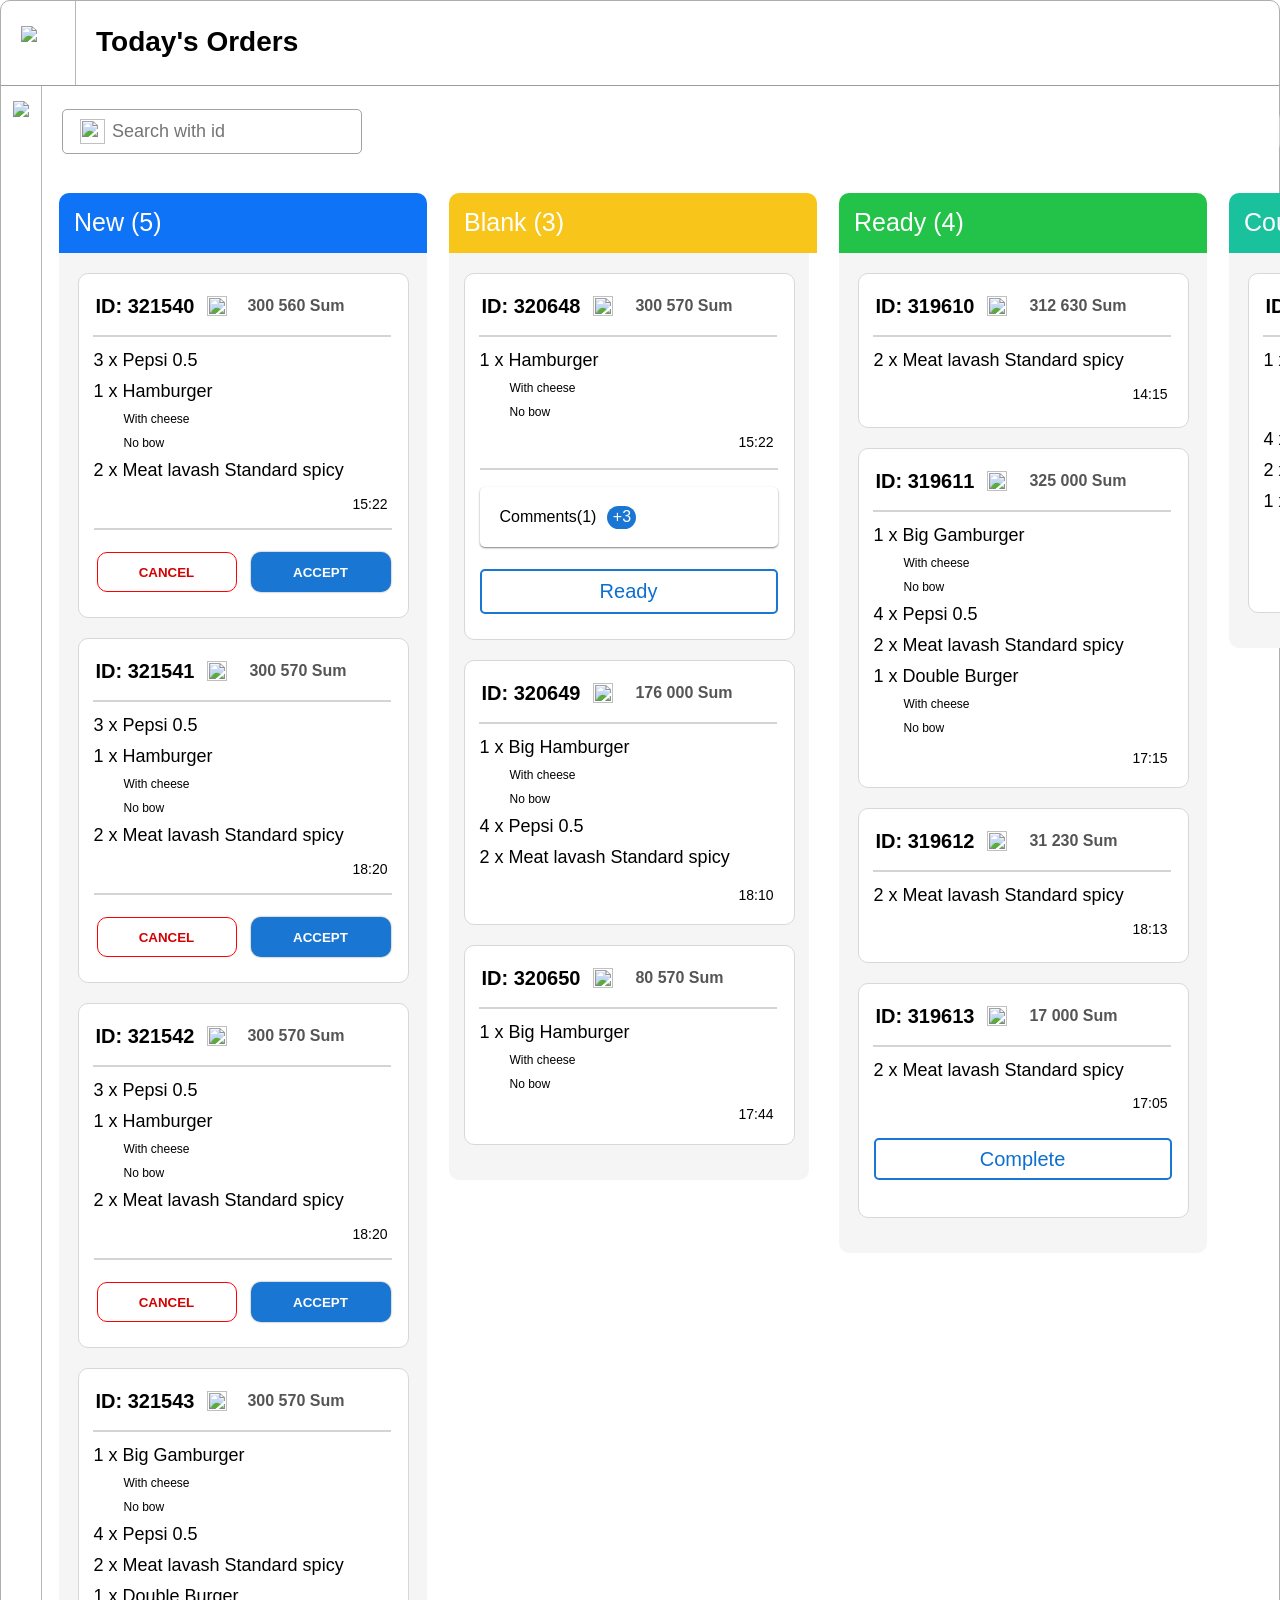
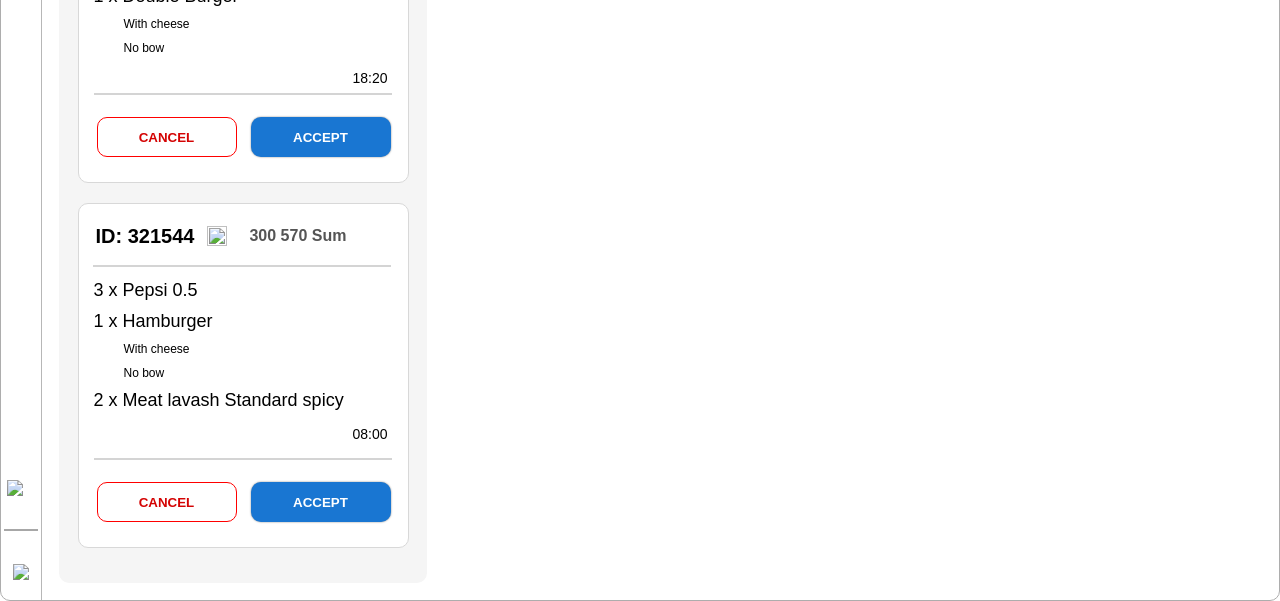
==== index.html @ af1a29da "Finishing the project" ====
<!DOCTYPE html>

<html lang="en">
  <head>
    <title>Nefily App</title>
    <link rel="stylesheet" href="main.css">
  </head>

  <body>
    <div class="main-container">
      <div class="top-container">
        <div class="top-left-div">
          <img src="/nefilyApp/images/logoOfProject.png" class="logo-image">
        </div>
        <div class="top-right-div">
          <p class="top-right-div-para">Today's Orders</p>
        </div>
      </div>
     
      <div class="bottom-container">
        <div class="bottom-left-div">
          <img src="/nefilyApp/images/main_menuOfProject.png" class="mainMenu-image">

          <div class="contaierOfAvatarAndSettings">
            <img src="/nefilyApp/images/settingsOfProject.jpg"  style="width: 29px; height: 29x;">
            <hr style="width: 34px; border: 1px solid rgb(167, 167, 167);">
            <img src="/nefilyApp/images/avatarOfProject.png">
          </div>
        </div>

        <div class="bottom-right-div">
          <div class="bottom-right-upper-div">
            <div class="bottom-right-top-searching-div">
              <img src="/nefilyApp/images/searchingIcon.png" style="width: 25px; height: 25px; margin-left: 17px;">
              <input placeholder="Search with id" class="input-element">
            </div>

            <div class="bottom-right-top-right-div">
              <div class="total-orders-div">
                <img src="/nefilyApp/images/checkmark1.webp" style="width: 35px; height: 35px; margin-left: 15px;">
                <p style="display: inline-block; font-size: 20px; margin-left: 2px;">All: 
                  <select style="font-size: 19px; border: none;">
                    <option selected value="63" style="border: none;">63</option>
                    <option value="1">1</option>
                  </select>
                </p>
              </div>
              <div class="time-div" >
                <img src="/nefilyApp/images/clock-timer-icon.png" style="width: 26px; height: 26px; margin-left: 15px;">
                <p style="font-size: 21px; margin-left: 15px;">45:08</p>
              </div>
            </div>
          </div>   
          

          <div class="bottom-right-lower-div">
            <div class="products-container-1">
              <div class="products-container-1-head">
                <p style="font-size: 25px; margin: 15px; color: white; font-family: Arial;">New (5)</p>
              </div>
              <div class="products-container-1-body">
                <div class="product-info-dev-1">
                  <div class="product-info-dev-1-style-top">
                    <p style=" font-size: 20px; font-family: Arial; margin-left: 3px; display: inline-block;">ID: 321540
                    </p>
                    <img src="/nefilyApp/images/info-icon.png" style="width: 20px; height: 20px; margin-left: 13px;">
                    <p style="font-family: Arial; color: rgb(85, 85, 85); margin-left: 20px;">300 560 Sum</p>
                    <img src="/nefilyApp/images/payme-icon.png" style="width: 17px; height: 17px; margin-left: 7px;">
                    <img src="/nefilyApp/images/home-icon.png" style="width: 15px; height: 15px; margin-left: 7px;">
                  </div>

                  <div class="product-info-dev-1-style-bottom">
                    <p style="font-size: 18px; margin-top: 10px; font-family: Arial;">3 x Pepsi 0.5</p>
                    <p style="font-size: 18px; margin-top: 10px; font-family: Arial;">1 x Hamburger</p>
                    <p style="font-size: 12px; margin-top: 10px; font-family: Arial; margin-left: 30px;">With cheese</p>
                    <p style="font-size: 12px; margin-top: 10px; font-family: Arial; margin-left: 30px;">No bow</p>
                    <p style="font-size: 18px; margin-top: 10px; font-family: Arial;">2 x Meat lavash Standard spicy</p>
                    <div style="width: 70px; height: 30px; display: flex; align-items: center; margin-top: 8px; margin-left: 235px;">
                      <img src="/nefilyApp/images/clock-timer-icon.png" style="width: 15px; height: 15px;">
                      <p style="display: inline-block; margin-left: 9px; font-family: Arial; font-size: 14px;">15:22</p>
                    </div>
                  </div>
                  
                  <button class="cancel-button"> 
                    CANCEL
                  </button>
                  <button class="accept-button">ACCEPT</button>
                </div>

                <div class="product-info-dev-1">
                  <div class="product-info-dev-1-style-top">
                    <p style=" font-size: 20px; font-family: Arial; margin-left: 3px; display: inline-block;">ID: 321541
                    </p>
                    <img src="/nefilyApp/images/info-icon.png" style="width: 20px; height: 20px; margin-left: 13px;">
                    <p style="font-family: Arial; color: rgb(85, 85, 85); margin-left: 22px;">300 570 Sum</p>
                    <img src="/nefilyApp/images/apelsin-icon.png" style="width: 15px; height: 15px; margin-left: 7px;">
                    <img src="/nefilyApp/images/home-icon.png" style="width: 15px; height: 15px; margin-left: 7px;">
                  </div>

                  <div class="product-info-dev-1-style-bottom">
                    <p style="font-size: 18px; margin-top: 10px; font-family: Arial;">3 x Pepsi 0.5</p>
                    <p style="font-size: 18px; margin-top: 10px; font-family: Arial;">1 x Hamburger</p>
                    <p style="font-size: 12px; margin-top: 10px; font-family: Arial; margin-left: 30px;">With cheese</p>
                    <p style="font-size: 12px; margin-top: 10px; font-family: Arial; margin-left: 30px;">No bow</p>
                    <p style="font-size: 18px; margin-top: 10px; font-family: Arial;">2 x Meat lavash Standard spicy</p>
                    <div style="width: 70px; height: 30px; display: flex; align-items: center; margin-top: 8px; margin-left: 235px;">
                      <img src="/nefilyApp/images/clock-timer-icon.png" style="width: 15px; height: 15px;">
                      <p style="display: inline-block; margin-left: 9px; font-family: Arial; font-size: 14px;">18:20</p>
                    </div>
                  </div>
                  
                  <button class="cancel-button">CANCEL</button>
                  <button class="accept-button">ACCEPT</button>
                </div>

                <div class="product-info-dev-1">
                  <div class="product-info-dev-1-style-top">
                    <p style=" font-size: 20px; font-family: Arial; margin-left: 3px; display: inline-block;">ID: 321542
                    </p>
                    <img src="/nefilyApp/images/info-icon.png" style="width: 20px; height: 20px; margin-left: 13px;">
                    <p style="font-family: Arial; color: rgb(85, 85, 85); margin-left: 20px;">300 570 Sum</p>
                    <img src="/nefilyApp/images/card-icon.png" style="width: 15px; height: 15px; margin-left: 7px;">
                    <img src="/nefilyApp/images/home-icon.png" style="width: 15px; height: 15px; margin-left: 7px;">
                  </div>

                  <div class="product-info-dev-1-style-bottom">
                    <p style="font-size: 18px; margin-top: 10px; font-family: Arial;">3 x Pepsi 0.5</p>
                    <p style="font-size: 18px; margin-top: 10px; font-family: Arial;">1 x Hamburger</p>
                    <p style="font-size: 12px; margin-top: 10px; font-family: Arial; margin-left: 30px;">With cheese</p>
                    <p style="font-size: 12px; margin-top: 10px; font-family: Arial; margin-left: 30px;">No bow</p>
                    <p style="font-size: 18px; margin-top: 10px; font-family: Arial;">2 x Meat lavash Standard spicy</p>
                    <div style="width: 70px; height: 30px; display: flex; align-items: center; margin-top: 8px; margin-left: 235px;">
                      <img src="/nefilyApp/images/clock-timer-icon.png" style="width: 15px; height: 15px;">
                      <p style="display: inline-block; margin-left: 9px; font-family: Arial; font-size: 14px;">18:20</p>
                    </div>
                  </div>

                  <button class="cancel-button">CANCEL</button>
                  <button class="accept-button">ACCEPT</button>
                </div>

                <div class="product-info-dev-1" style="height: 415px;">
                  <div class="product-info-dev-1-style-top">
                    <p style=" font-size: 20px; font-family: Arial; margin-left: 3px; display: inline-block;">ID: 321543
                    </p>
                    <img src="/nefilyApp/images/info-icon.png" style="width: 20px; height: 20px; margin-left: 13px;">
                    <p style="font-family: Arial; color: rgb(85, 85, 85); margin-left: 20px;">300 570 Sum</p>
                    <img src="/nefilyApp/images/cash-icon.png" style="width: 15px; height: 15px; margin-left: 7px;">
                    <img src="/nefilyApp/images/walk-icon.png" style="width: 15px; height: 15px; margin-left: 7px;">
                  </div>

                  <div class="product-info-dev-1-style-bottom" style="height: 260px;">
                    <p style="font-size: 18px; margin-top: 10px; font-family: Arial;">1 x Big Gamburger</p>
                    <p style="font-size: 12px; margin-top: 10px; font-family: Arial; margin-left: 30px;">With cheese</p>
                    <p style="font-size: 12px; margin-top: 10px; font-family: Arial; margin-left: 30px;">No bow</p>
                    <p style="font-size: 18px; margin-top: 10px; font-family: Arial;">4 x Pepsi 0.5</p>
                    <p style="font-size: 18px; margin-top: 10px; font-family: Arial;">2 x Meat lavash Standard spicy</p>
                    <p style="font-size: 18px; margin-top: 10px; font-family: Arial;">1 x Double Burger</p>
                    <p style="font-size: 12px; margin-top: 10px; font-family: Arial; margin-left: 30px;">With cheese</p>
                    <p style="font-size: 12px; margin-top: 10px; font-family: Arial; margin-left: 30px;">No bow</p>
                    <div style="width: 70px; height: 30px; display: flex; align-items: center; margin-top: 8px; margin-left: 235px;">
                      <img src="/nefilyApp/images/clock-timer-icon.png" style="width: 15px; height: 15px;">
                      <p style="display: inline-block; margin-left: 9px; font-family: Arial; font-size: 14px;">18:20</p>
                    </div>
                  </div>

                  <button class="cancel-button">CANCEL</button>
                  <button class="accept-button">ACCEPT</button>
                </div>

                <div class="product-info-dev-1">
                  <div class="product-info-dev-1-style-top">
                    <p style=" font-size: 20px; font-family: Arial; margin-left: 3px; display: inline-block;">ID: 321544
                    </p>
                    <img src="/nefilyApp/images/info-icon.png" style="width: 20px; height: 20px; margin-left: 13px;">
                    <p style="font-family: Arial; color: rgb(85, 85, 85); margin-left: 22px;">300 570 Sum</p>
                    <img src="/nefilyApp/images/click-icon.png" style="width: 15px; height: 15px; margin-left: 7px;">
                    <img src="/nefilyApp/images/home-icon.png" style="width: 15px; height: 15px; margin-left: 7px;">
                  </div>

                  <div class="product-info-dev-1-style-bottom">
                    <p style="font-size: 18px; margin-top: 10px; font-family: Arial;">3 x Pepsi 0.5</p>
                    <p style="font-size: 18px; margin-top: 10px; font-family: Arial;">1 x Hamburger</p>
                    <p style="font-size: 12px; margin-top: 10px; font-family: Arial; margin-left: 30px;">With cheese</p>
                    <p style="font-size: 12px; margin-top: 10px; font-family: Arial; margin-left: 30px;">No bow</p>
                    <p style="font-size: 18px; margin-top: 10px; font-family: Arial;">2 x Meat lavash Standard spicy</p>
                    <div style="width: 70px; height: 30px; display: flex; align-items: center; margin-top: 8px; margin-left: 235px;">
                      <img src="/nefilyApp/images/clock-timer-icon.png" style="width: 15px; height: 15px;">
                      <p style="display: inline-block; margin-left: 9px; font-family: Arial; font-size: 14px;">08:00</p>
                    </div>
                  </div>

                  <button class="cancel-button">CANCEL</button>
                  <button class="accept-button">ACCEPT</button>
                </div>

              </div>
            </div>

            <div class="products-container-2">
              <div class="products-container-2-head">
                <p style="font-size: 25px; margin: 15px; color: white; font-family: Arial;">Blank (3)</p>
              </div>
              <div class="products-container-2-body">
                <div class="product-info-dev-1" style="min-height: 355px; height: auto;">
                  <div class="product-info-dev-1-style-top">
                    <p style=" font-size: 20px; font-family: Arial; margin-left: 3px; display: inline-block;">ID: 320648
                    </p>
                    <img src="/nefilyApp/images/info-icon.png" style="width: 20px; height: 20px; margin-left: 13px;">
                    <p style="font-family: Arial; color: rgb(85, 85, 85); margin-left: 22px;">300 570 Sum</p>
                    <img src="/nefilyApp/images/card-icon.png" style="width: 15px; height: 15px; margin-left: 7px;">
                    <img src="/nefilyApp/images/home-icon.png" style="width: 15px; height: 15px; margin-left: 7px;">
                  </div>

                  <div class="product-info-dev-1-style-bottom" style="height: 130px;">
                    <p style="font-size: 18px; margin-top: 10px; font-family: Arial;">1 x Hamburger</p>
                    <p style="font-size: 12px; margin-top: 10px; font-family: Arial; margin-left: 30px;">With cheese</p>
                    <p style="font-size: 12px; margin-top: 10px; font-family: Arial; margin-left: 30px;">No bow</p>
                    <div style="width: 70px; height: 30px; display: flex; align-items: center; margin-top: 8px; margin-left: 235px;">
                      <img src="/nefilyApp/images/clock-timer-icon.png" style="width: 15px; height: 15px;">
                      <p style="display: inline-block; margin-left: 9px; font-family: Arial; font-size: 14px;">15:22</p>
                    </div>
                  </div>

                  <div class="comments">
                    <div class="comment-header" style="width: 308px; height: 60px; display: flex; align-items: center;" onclick="func();">
                      <span style="margin-left: 25px;">Comments(1)</span>
                      <button style="width: 29px; height: 23px; display: inline-block; margin-left: 11px; border-radius: 12px; background-color: rgb(25, 118, 210); border: none; color: white; font-size: 16px;">+3
                      </button> 
                      <div class="arrow-image" style="width: 14px; height: 14px; margin-left: 100px;">
                        <img src="/nefilyApp/images/down-arrow.png" style="width: 12px; height: 12px;">
                      </div>
                      <span></span>
                    </div>

                    <div class="comment-list">
                      <p style="margin-top: 30px;">one</p>
                      <p>two</p>
                      <p>three</p>
                    </div>
                  </div>

                  <button class="complete-button" style="margin-left: 15px; margin-bottom: 25px; cursor: pointer;">
                    Ready
                  </button>
                </div>

                <div class="product-info-dev-1" style="height: 265px;">
                  <div class="product-info-dev-1-style-top">
                    <p style=" font-size: 20px; font-family: Arial; margin-left: 3px; display: inline-block;">ID: 320649
                    </p>
                    <img src="/nefilyApp/images/info-icon.png" style="width: 20px; height: 20px; margin-left: 13px;">
                    <p style="font-family: Arial; color: rgb(85, 85, 85); margin-left: 22px;">176 000 Sum</p>
                    <img src="/nefilyApp/images/card-icon.png" style="width: 15px; height: 15px; margin-left: 7px;">
                    <img src="/nefilyApp/images/home-icon.png" style="width: 15px; height: 15px; margin-left: 7px;">
                  </div>

                  <div class="product-info-dev-1-style-bottom" style="border: none;">
                    <p style="font-size: 18px; margin-top: 10px; font-family: Arial;">1 x Big Hamburger</p>
                    <p style="font-size: 12px; margin-top: 10px; font-family: Arial; margin-left: 30px;">With cheese</p>
                    <p style="font-size: 12px; margin-top: 10px; font-family: Arial; margin-left: 30px;">No bow</p>
                    <p style="font-size: 18px; margin-top: 10px; font-family: Arial;">4 x Pepsi 0.5</p>
                    <p style="font-size: 18px; margin-top: 10px; font-family: Arial;">2 x Meat lavash Standard spicy</p>
                    <div style="width: 70px; height: 30px; display: flex; align-items: center; margin-top: 12px; margin-left: 235px;">
                      <img src="/nefilyApp/images/clock-timer-icon.png" style="width: 15px; height: 15px;">
                      <p style="display: inline-block; margin-left: 9px; font-family: Arial; font-size: 14px;">18:10</p>
                    </div>
                  </div>
                </div>

                <div class="product-info-dev-1" style="height: 200px; margin-bottom: 35px;">
                  <div class="product-info-dev-1-style-top">
                    <p style=" font-size: 20px; font-family: Arial; margin-left: 3px; display: inline-block;">ID: 320650
                    </p>
                    <img src="/nefilyApp/images/info-icon.png" style="width: 20px; height: 20px; margin-left: 13px;">
                    <p style="font-family: Arial; color: rgb(85, 85, 85); margin-left: 22px;">80 570 Sum</p>
                    <img src="/nefilyApp/images/card-icon.png" style="width: 15px; height: 15px; margin-left: 7px;">
                    <img src="/nefilyApp/images/car-icon.png" style="width: 15px; height: 15px; margin-left: 7px;">
                  </div>

                  <div class="product-info-dev-1-style-bottom" style="height: 130px; border: none;">
                    <p style="font-size: 18px; margin-top: 10px; font-family: Arial;">1 x Big Hamburger</p>
                    <p style="font-size: 12px; margin-top: 10px; font-family: Arial; margin-left: 30px;">With cheese</p>
                    <p style="font-size: 12px; margin-top: 10px; font-family: Arial; margin-left: 30px;">No bow</p>
                    <div style="width: 70px; height: 30px; display: flex; align-items: center; margin-top: 8px; margin-left: 235px;">
                      <img src="/nefilyApp/images/clock-timer-icon.png" style="width: 15px; height: 15px;">
                      <p style="display: inline-block; margin-left: 9px; font-family: Arial; font-size: 14px;">17:44</p>
                    </div>
                  </div>
                </div>
              </div>
            </div>

            <div class="products-container-3">
              <div class="products-container-3-head">
                <p style="font-size: 25px; margin: 15px; color: white; font-family: Arial;">Ready (4)</p>
              </div>
              <div class="products-container-3-body">
                <div class="product-info-dev-1" style="height: 155px;">
                  <div class="product-info-dev-1-style-top">
                    <p style=" font-size: 20px; font-family: Arial; margin-left: 3px; display: inline-block;">ID: 319610
                    </p>
                    <img src="/nefilyApp/images/info-icon.png" style="width: 20px; height: 20px; margin-left: 13px;">
                    <p style="font-family: Arial; color: rgb(85, 85, 85); margin-left: 22px;">312 630 Sum</p>
                    <img src="/nefilyApp/images/cash-icon.png" style="width: 15px; height: 15px; margin-left: 7px;">
                    <img src="/nefilyApp/images/walk-icon.png" style="width: 15px; height: 15px; margin-left: 7px;">
                  </div>

                  <div class="product-info-dev-1-style-bottom" style="height: 130px; border: none;">
                    <p style="font-size: 18px; margin-top: 10px; font-family: Arial;">2 x Meat lavash Standard spicy</p>
                    <div style="width: 70px; height: 30px; display: flex; align-items: center; margin-top: 8px; margin-left: 235px;">
                      <img src="/nefilyApp/images/clock-timer-icon.png" style="width: 15px; height: 15px;">
                      <p style="display: inline-block; margin-left: 9px; font-family: Arial; font-size: 14px;">14:15</p>
                    </div>
                  </div>
                </div>

                <div class="product-info-dev-1" style="height: 340px;">
                  <div class="product-info-dev-1-style-top">
                    <p style=" font-size: 20px; font-family: Arial; margin-left: 3px; display: inline-block;">ID: 319611
                    </p>
                    <img src="/nefilyApp/images/info-icon.png" style="width: 20px; height: 20px; margin-left: 13px;">
                    <p style="font-family: Arial; color: rgb(85, 85, 85); margin-left: 22px;">325 000 Sum</p>
                    <img src="/nefilyApp/images/cash-icon.png" style="width: 15px; height: 15px; margin-left: 7px;">
                    <img src="/nefilyApp/images/home-icon.png" style="width: 15px; height: 15px; margin-left: 7px;">
                  </div>

                  <div class="product-info-dev-1-style-bottom" style="height: 260px; border: none;">
                    <p style="font-size: 18px; margin-top: 10px; font-family: Arial;">1 x Big Gamburger</p>
                    <p style="font-size: 12px; margin-top: 10px; font-family: Arial; margin-left: 30px;">With cheese</p>
                    <p style="font-size: 12px; margin-top: 10px; font-family: Arial; margin-left: 30px;">No bow</p>
                    <p style="font-size: 18px; margin-top: 10px; font-family: Arial;">4 x Pepsi 0.5</p>
                    <p style="font-size: 18px; margin-top: 10px; font-family: Arial;">2 x Meat lavash Standard spicy</p>
                    <p style="font-size: 18px; margin-top: 10px; font-family: Arial;">1 x Double Burger</p>
                    <p style="font-size: 12px; margin-top: 10px; font-family: Arial; margin-left: 30px;">With cheese</p>
                    <p style="font-size: 12px; margin-top: 10px; font-family: Arial; margin-left: 30px;">No bow</p>
                    <div style="width: 70px; height: 30px; display: flex; align-items: center; margin-top: 8px; margin-left: 235px;">
                      <img src="/nefilyApp/images/clock-timer-icon.png" style="width: 15px; height: 15px;">
                      <p style="display: inline-block; margin-left: 9px; font-family: Arial; font-size: 14px;">17:15</p>
                    </div>
                  </div>
                </div>

                <div class="product-info-dev-1" style="height: 155px;">
                  <div class="product-info-dev-1-style-top">
                    <p style=" font-size: 20px; font-family: Arial; margin-left: 3px; display: inline-block;">ID: 319612
                    </p>
                    <img src="/nefilyApp/images/info-icon.png" style="width: 20px; height: 20px; margin-left: 13px;">
                    <p style="font-family: Arial; color: rgb(85, 85, 85); margin-left: 22px;">31 230 Sum</p>
                    <img src="/nefilyApp/images/cash-icon.png" style="width: 15px; height: 15px; margin-left: 7px;">
                    <img src="/nefilyApp/images/home-icon.png" style="width: 15px; height: 15px; margin-left: 7px;">
                  </div>

                  <div class="product-info-dev-1-style-bottom" style="height: 130px; border: none;">
                    <p style="font-size: 18px; margin-top: 10px; font-family: Arial;">2 x Meat lavash Standard spicy</p>
                    <div style="width: 70px; height: 30px; display: flex; align-items: center; margin-top: 8px; margin-left: 235px;">
                      <img src="/nefilyApp/images/clock-timer-icon.png" style="width: 15px; height: 15px;">
                      <p style="display: inline-block; margin-left: 9px; font-family: Arial; font-size: 14px;">18:13</p>
                    </div>
                  </div>
                </div>

                <div class="product-info-dev-1" style="height: 235px;">
                  <div class="product-info-dev-1-style-top">
                    <p style=" font-size: 20px; font-family: Arial; margin-left: 3px; display: inline-block;">ID: 319613
                    </p>
                    <img src="/nefilyApp/images/info-icon.png" style="width: 20px; height: 20px; margin-left: 13px;">
                    <p style="font-family: Arial; color: rgb(85, 85, 85); margin-left: 22px;">17 000 Sum</p>
                    <img src="/nefilyApp/images/cash-icon.png" style="width: 15px; height: 15px; margin-left: 7px;">
                    <img src="/nefilyApp/images/walk-icon.png" style="width: 15px; height: 15px; margin-left: 7px;">
                  </div>

                  <div class="product-info-dev-1-style-bottom" style="height: 130px; border: none;">
                    <p style="font-size: 18px; margin-top: 10px; font-family: Arial;">2 x Meat lavash Standard spicy</p>
                    <div style="width: 70px; height: 30px; display: flex; align-items: center; margin-top: 8px; margin-left: 235px;">
                      <img src="/nefilyApp/images/clock-timer-icon.png" style="width: 15px; height: 15px;">
                      <p style="display: inline-block; margin-left: 9px; font-family: Arial; font-size: 14px;">17:05</p>
                    </div>
                    <button class="complete-button">
                      Complete
                    </button>
                  </div>
                </div>
              </div>
            </div>

            <div class="products-container-4">
              <div class="products-container-4-head">
                <p style="font-size: 25px; margin: 15px; color: white; font-family: Arial;">Courier on the way (1)</p>
              </div>
              <div class="products-container-4-body">
                <div class="product-info-dev-1" style="height: 340px;">
                  <div class="product-info-dev-1-style-top">
                    <p style=" font-size: 20px; font-family: Arial; margin-left: 3px; display: inline-block;">ID: 319587
                    </p>
                    <img src="/nefilyApp/images/info-icon.png" style="width: 20px; height: 20px; margin-left: 13px;">
                    <p style="font-family: Arial; color: rgb(85, 85, 85); margin-left: 22px;">325 000 Sum</p>
                    <img src="/nefilyApp/images/walk-icon.png" style="width: 15px; height: 15px; margin-left: 7px;">
                    <img src="/nefilyApp/images/home-icon.png" style="width: 15px; height: 15px; margin-left: 7px;">
                  </div>

                  <div class="product-info-dev-1-style-bottom" style="height: 260px; border: none;">
                    <p style="font-size: 18px; margin-top: 10px; font-family: Arial;">1 x Big Gamburger</p>
                    <p style="font-size: 12px; margin-top: 10px; font-family: Arial; margin-left: 30px;">With cheese</p>
                    <p style="font-size: 12px; margin-top: 10px; font-family: Arial; margin-left: 30px;">No bow</p>
                    <p style="font-size: 18px; margin-top: 10px; font-family: Arial;">4 x Pepsi 0.5</p>
                    <p style="font-size: 18px; margin-top: 10px; font-family: Arial;">2 x Meat lavash Standard spicy</p>
                    <p style="font-size: 18px; margin-top: 10px; font-family: Arial;">1 x Double Burger</p>
                    <p style="font-size: 12px; margin-top: 10px; font-family: Arial; margin-left: 30px;">With cheese</p>
                    <p style="font-size: 12px; margin-top: 10px; font-family: Arial; margin-left: 30px;">No bow</p>
                    <div style="width: 70px; height: 30px; display: flex; align-items: center; margin-top: 8px; margin-left: 235px;">
                      <img src="/nefilyApp/images/clock-timer-icon.png" style="width: 15px; height: 15px;">
                      <p style="display: inline-block; margin-left: 9px; font-family: Arial; font-size: 14px;">18:15</p>
                    </div>
                  </div>
                </div>
              </div>
            </div>
          </div>
        </div>
      </div>   
    </div>

    <script src="main.js"></script>
  </body>
</html>
---- main.css ----
* {
  margin: 0;
  padding: 0;
  box-sizing: border-box;
}

body {
  background-attachment: scroll;
  display: flex;
}

.main-container {
  display: flex;
  flex-direction: column;
  width: 100vw;
  height: 100vh; /*This ensures that all height is taken: no white space*/
  min-height: 780px;
  height: auto; /*Height grows as more products are added*/
  border: 1px solid rgb(173, 173, 173);
  border-radius: 10px;
  display: flex;
}

.top-container {
  width: 100%;
  height: 85px;
  display: flex;
}

.top-left-div {
  width: 75px;
  height: 85px;
  border-right: 1px solid rgb(183, 183, 183);
  border-bottom: 1px solid rgb(156, 156, 156);
}

.logo-image {
  cursor: pointer;
  margin-top: 25px;
  margin-left: 20px;
}

.top-right-div {
  flex: 1;
  height: 85px;
  border-bottom: 1px solid rgb(156, 156, 156);
}

.top-right-div-para {
  font-size: 28px;
  padding-top: 25px;
  padding-left: 20px;
  font-weight: bold;
  font-family: Arial;
}

.bottom-container {
  width: 100%;
  flex: 1;
  display: flex;
}

.bottom-left-div {
  width: 75px;
  border-right: 1px solid rgb(183, 183, 183);
  flex-direction: column;
  justify-content: space-between;
  align-items: center;
  display: flex;
}

.mainMenu-image {
  cursor: pointer;
  margin-top: 15px;
}

.contaierOfAvatarAndSettings {
  cursor: pointer;
  width: 40px;
  height: 100px;
  margin-bottom: 20px;
  display: flex;
  align-items: center;
  flex-direction: column;
  justify-content: space-between;
  margin-top: 5px;
}

.bottom-right-div {
  flex: 1; /*This is for width. No need to give flex: 1; to height as .bottom-container is already does it*/
  flex-direction: column;
  display: flex;
}

.bottom-right-upper-div {
  height: 90px;
  display: flex;
  flex-direction: row;
  align-items: center;
  justify-content: space-between;
}

.bottom-right-top-searching-div {
  width: 300px;
  height: 45px;
  border: 1px solid rgb(163, 163, 163);
  border-radius: 5px;
  margin-left: 20px;
  display: flex;
  flex-direction: row;
  align-items: center;
}
.bottom-right-top-searching-div:hover {
  border: 1px solid black;
}

.input-element {
  font-size: 18px;
  border: none; 
  margin-left: 7px;
}
.input-element:focus {
  outline: none;
}

.bottom-right-top-right-div {
  cursor: pointer;
  display: flex;
  width: 350px; 
  height: 90px; 
  flex-direction: row; 
  align-items: center;
  justify-content: space-between;
}

.total-orders-div {
  width: 175px;
  height: 45px;
  border: 1px solid rgb(207, 207, 207);
  border-radius: 10px;
  margin-left: 13px;
  align-items: center;
  display: flex;
}

.time-div {
  width: 120px;
  height: 45px;
  border: 1px solid rgb(207, 207, 207);
  border-radius: 10px;
  margin-right: 20px;
  align-items: center;
  display: flex;
}

.bottom-right-lower-div {
  flex: 1;
  display: flex;
  flex-direction: row;
  justify-content: space-between;
  position: relative;
  overflow: hidden; /* Ensures no content overflows */
  
}

.products-container-1 {
  margin-top: 17px;
  margin-left: 17px;
  margin-right: 10px;
  margin-bottom: 17px;
  width: 370px;
  height: 1990px;
  transition: 0.5s ease-in-out;
  cursor: pointer;
}
.products-container-1:hover {
  transform: scale(1.04, 1.015);  /* Width increases 10%, Height increases 30% */
}
.products-container-1-head {
  display: flex;
  width: 368px;
  height: 60px;
  background-color: rgb(14, 115, 246);
  border-top-left-radius: 10px;
  border-top-right-radius: 10px;
  cursor: pointer;
}
.products-container-1-body {
  display: flex;
  width: 368px;
  height: 1930px;
  background-color: rgb(245, 245, 245);
  border-bottom-right-radius: 10px;
  border-bottom-left-radius: 10px;
  flex-direction: column;
  align-items: center;
  cursor: pointer;
}

.products-container-2 {
  margin-top: 17px;
  margin-left: 10px;
  margin-right: 10px;
  margin-bottom: 17px;
  width: 370px;
  transition: 0.5s ease-in-out;
  cursor: pointer;
}
.products-container-2:hover {
  transform: scale(1.04, 1.015);  /* Width increases 10%, Height increases 30% */
}
.products-container-2-head {
  display: flex;
  width: 368px;
  height: 60px;
  background-color: rgb(248, 197, 27);
  border-top-left-radius: 10px;
  border-top-right-radius: 10px;
}
.products-container-2-body {
  width: 360px;
  min-height: 915px;
  height: auto;
  background-color: rgb(245, 245, 245);
  border-bottom-right-radius: 10px;
  border-bottom-left-radius: 10px;
  display: flex;
  flex-direction: column;
  align-items: center;
}


.products-container-3 {
  margin-top: 17px;
  margin-left: 10px;
  margin-right: 10px;
  margin-bottom: 17px;
  width: 370px;
  transition: 0.5s ease-in-out;
  cursor: pointer;
}
.products-container-3:hover {
  transform: scale(1.04, 1.015);  /* Width increases 10%, Height increases 30% */
}
.products-container-3-head {
  display: flex;
  width: 368px;
  height: 60px;
  background-color: rgb(34, 195, 72);
  border-top-left-radius: 10px;
  border-top-right-radius: 10px;
}
.products-container-3-body {
  width: 368px;
  height: 1000px;
  background-color: rgb(245, 245, 245);
  border-bottom-right-radius: 10px;
  border-bottom-left-radius: 10px;
  display: flex;
  flex-direction: column;
  align-items: center;
}

.products-container-4 {
  margin-top: 17px;
  margin-left: 10px;
  margin-right: 17px;
  margin-bottom: 17px;
  width: 370px;
  transition: 0.5s ease-in-out;
  cursor: pointer;
}
.products-container-4:hover {
  transform: scale(1.04, 1.015);  /* Width increases 10%, Height increases 30% */
}
.products-container-4-head {
  display: flex;
  width: 368px;
  height: 60px;
  background-color: rgb(26, 193, 157);
  border-top-left-radius: 10px;
  border-top-right-radius: 10px;
}
.products-container-4-body {
  width: 368px;
  height: 395px;
  background-color: rgb(245, 245, 245);
  border-bottom-right-radius: 10px;
  border-bottom-left-radius: 10px;
  display: flex;
  flex-direction: column;
  align-items: center;
}


.product-info-dev-1 {
  margin-top: 20px;
  width: 331px;
  height: 345px;
  background-color: rgb(255, 255, 255);
  border-radius: 10px;
  border: 1px solid rgb(216, 216, 216);
  transition: 0.6s ease-in-out;
  color: black;
}
.product-info-dev-1:hover {
  transform: scale(1.06);
}
.product-info-dev-1-style-top {
  width: 298px; 
  height: 60px; 
  border-bottom: 2px solid rgb(212, 212, 212);
  margin-top: 3px; 
  margin-left: 14px;
  margin-right: 14px;
  align-items: center;
  display: flex;
  font-weight: bold;
}
.product-info-dev-1-style-bottom {
  width: 298px; 
  height: 190px;
  border-bottom: 2px solid rgb(212, 212, 212);
  margin-top: 3px; 
  margin-left: 15px;
  margin-right: 14px;
  align-items: start;
  display: flex;
  flex-direction: column;
}
.cancel-button {
  width: 140px; 
  height: 40px;
  color: rgb(212, 3, 3);
  font-family: Arial;
  font-weight: bolder;
  border: 0.2px solid red;
  border-radius: 10px;
  margin-top: 22px;
  margin-left: 18px;
  margin-bottom: 18px;
  background-color: white;
  cursor: pointer;
}
.cancel-button:hover {
  background-color: rgb(255, 243, 243);
  transition: 0.2s ease-in-out;
  box-shadow: 0px 0px 5px rgb(247, 183, 183);
}
.accept-button {
  width: 140px; 
  height: 40px;
  color: white;
  font-family: Arial;
  font-weight: bolder;
  border: none;
  border-radius: 10px;
  margin: 10px;
  background-color: rgb(25, 118, 210);
  box-shadow: 0px 0px 2px gray;
  cursor: pointer;
}
.accept-button:hover {
  background-color: rgb(8, 104, 201);
  transition: 0.3s ease-in-out;
  box-shadow: 0px 0px 5px gray;
}

.complete-button {
  width: 298px; 
  height: 45px; 
  font-size: 20px; 
  margin-top: 22px;
  font-family: Arial; 
  background-color: white;
  border-radius: 5px;
  color: rgb(14, 111, 209);
  border: 2px solid rgba(25, 118, 210);
  cursor: pointer;
}
.complete-button:hover {
  box-shadow: 0px 0px 2px inset;
  background-color: rgba(25, 118, 210,);
  transition: 0.4s;
}

.comments-button {
  width: 298px; 
  height: 45px; 
  font-size: 20px; 
  margin-top: 15px;
  font-family: Arial; 
  background-color: white;
  border: none;
  box-shadow: 0px 0px 2px gray;
  margin-left: 15px;
  display: flex;
  flex-direction: row;
  align-items: center;
  display: inline-flex;
}

.comments {
  cursor: pointer;
  width: 298px; 
  height: auto;
  font-family: Arial;
  display: flex;
  flex-direction: column;
  align-items: center;
  border: 1px solid black;
  margin-left: 15px;
  margin-top: 17px;
  border: none;
  box-shadow: 0px 1px 2px gray;
  border-radius: 5px;
}

.comment-list {
  max-height: 0px;
  overflow: hidden;
  transition: 0.6s ease-in-out;
  width: 260px; 
  height: 100px;
  /*display: none;*/
}
.comment-list.show {
  max-height: 200px;
}
.rotated {
  transform: rotate(180deg);
  transition: 0.6s ease-in-out;
}
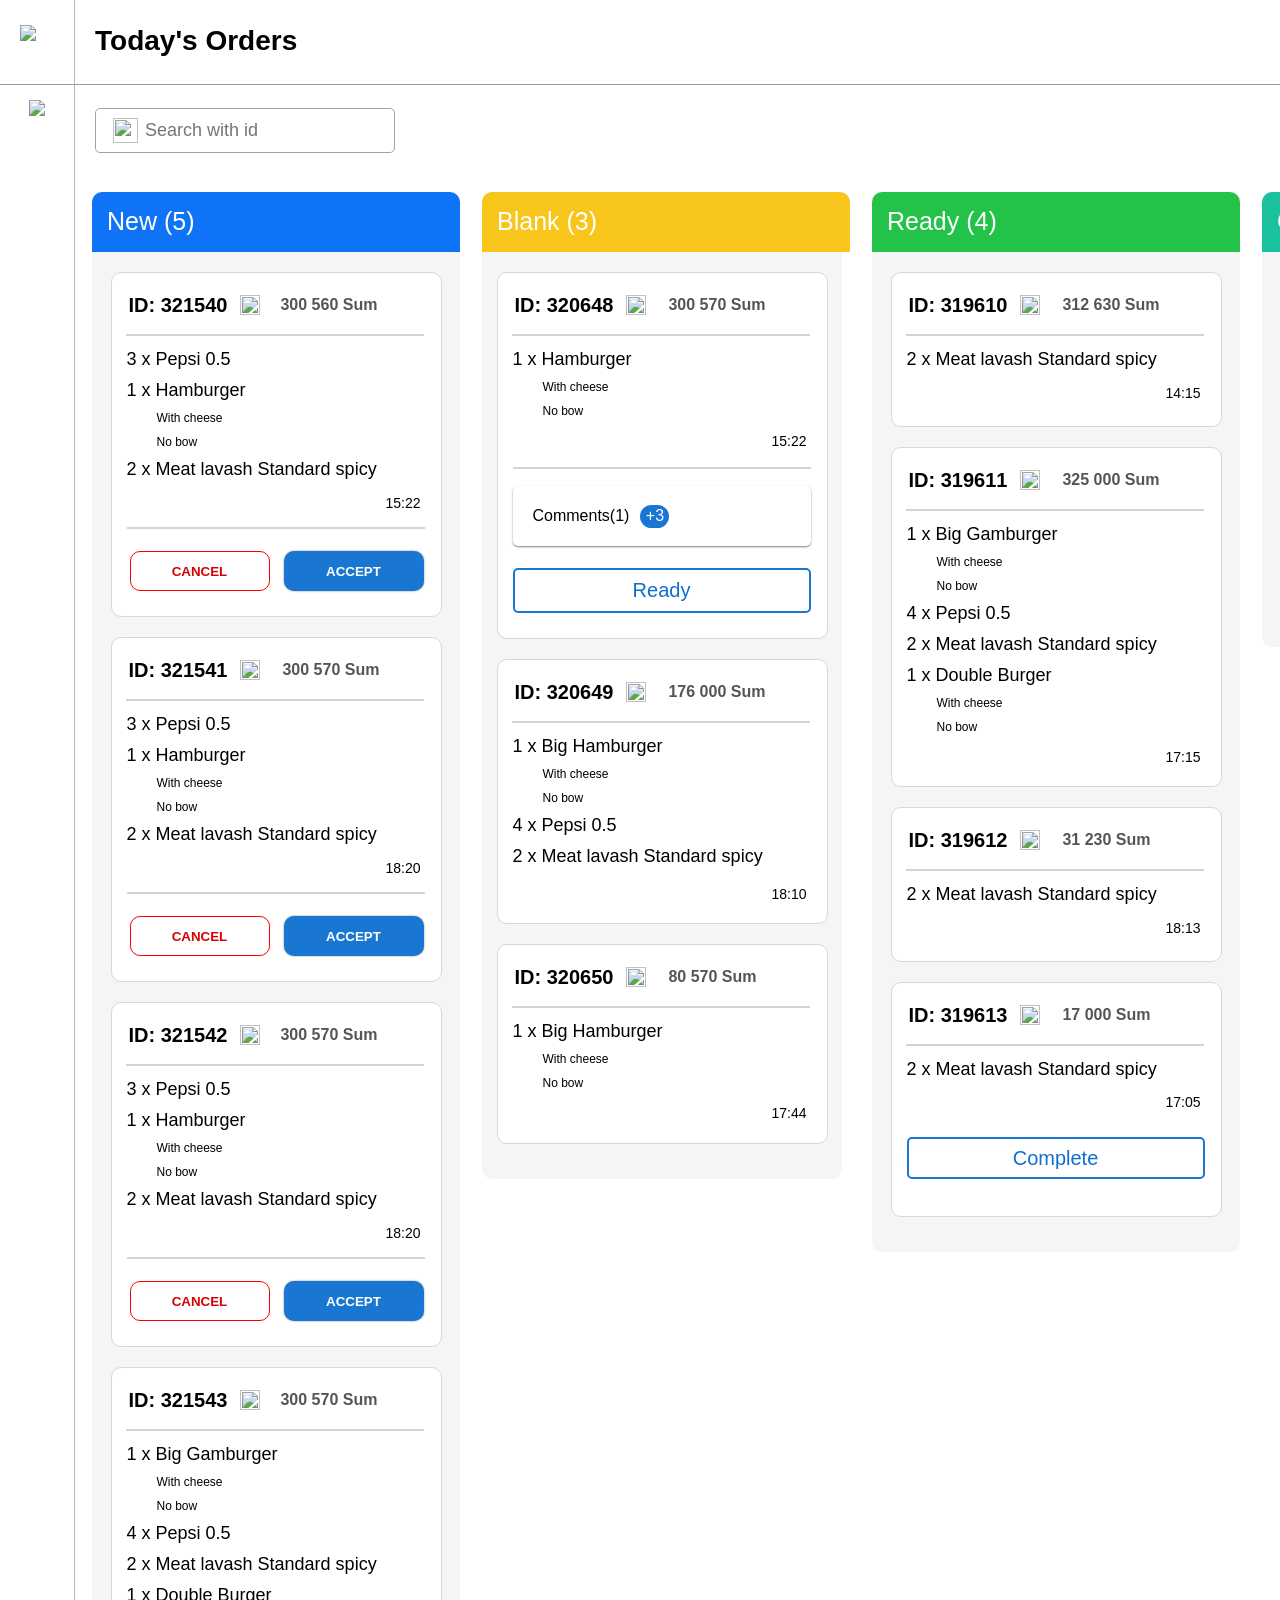
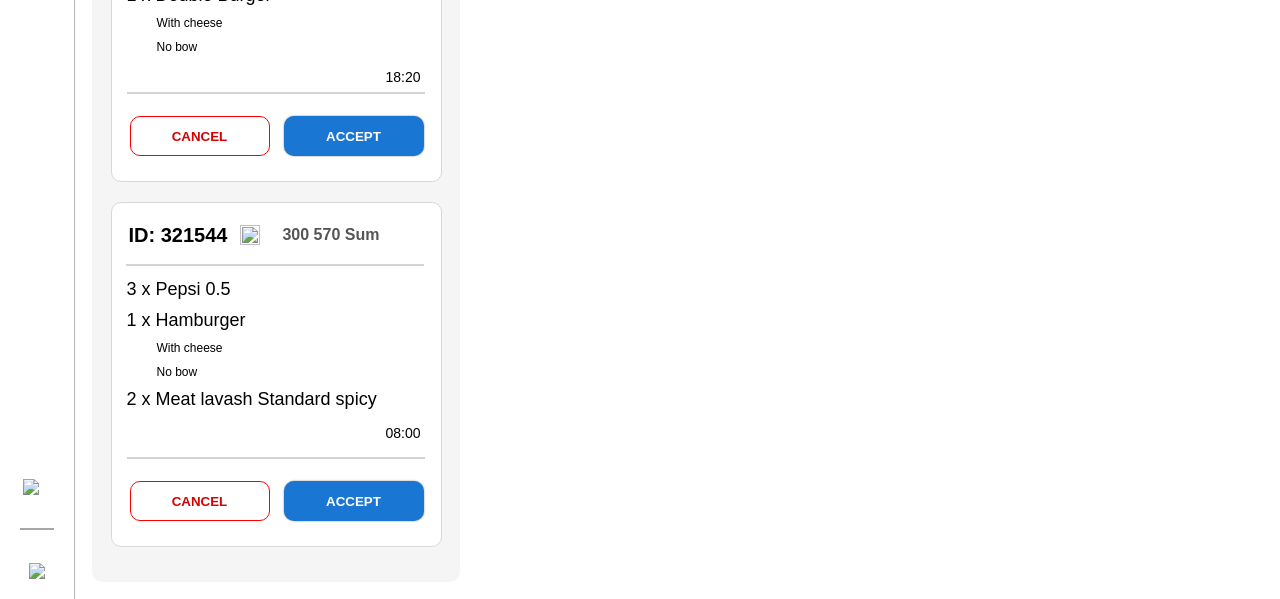
==== commit a62c0075: "Update index.html add metadata" ====
--- a/index.html
+++ b/index.html
@@ -4,6 +4,7 @@
   <head>
     <title>Nefily App</title>
     <link rel="stylesheet" href="main.css">
+    <meta name="viewport" content="width=device-width, initial-scale=1">
   </head>
 
   <body>
@@ -423,4 +424,4 @@
 
     <script src="main.js"></script>
   </body>
-</html>+</html>
--- a/main.css
+++ b/main.css
@@ -9,17 +9,7 @@
   display: flex;
 }
 
-.main-container {
-  display: flex;
-  flex-direction: column;
-  width: 100vw;
-  height: 100vh; /*This ensures that all height is taken: no white space*/
-  min-height: 780px;
-  height: auto; /*Height grows as more products are added*/
-  border: 1px solid rgb(173, 173, 173);
-  border-radius: 10px;
-  display: flex;
-}
+
 
 .top-container {
   width: 100%;
@@ -430,4 +420,4 @@
 .rotated {
   transform: rotate(180deg);
   transition: 0.6s ease-in-out;
-}+}
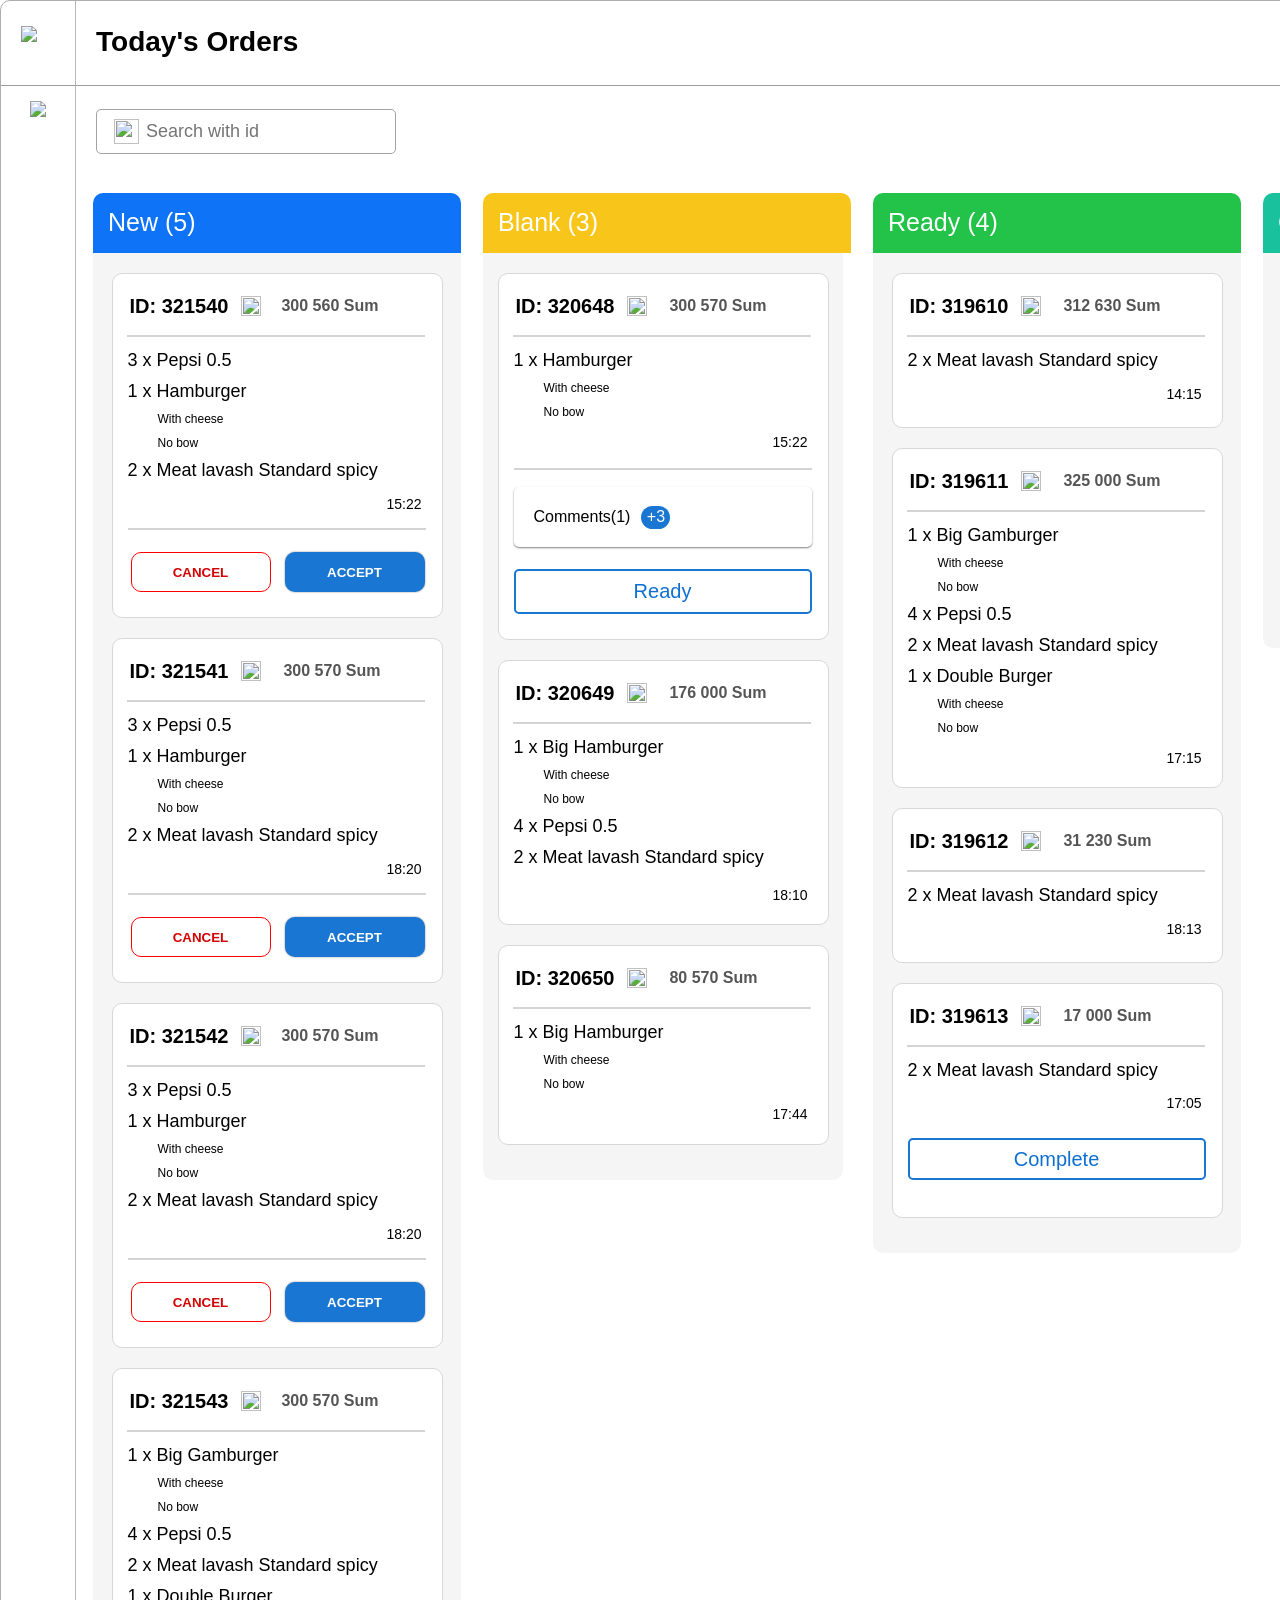
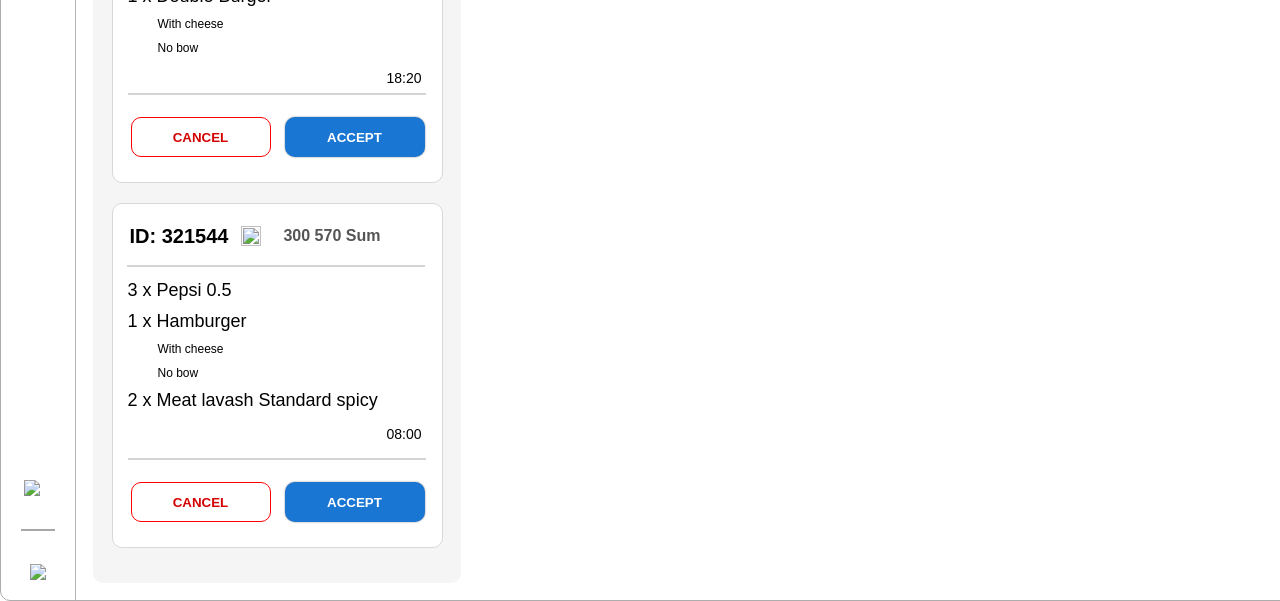
==== commit c127df47: "Update index.html" ====
--- a/index.html
+++ b/index.html
@@ -4,7 +4,6 @@
   <head>
     <title>Nefily App</title>
     <link rel="stylesheet" href="main.css">
-    <meta name="viewport" content="width=device-width, initial-scale=1">
   </head>
 
   <body>
--- a/main.css
+++ b/main.css
@@ -9,7 +9,18 @@
   display: flex;
 }
 
-
+.main-container {
+  display: flex;
+  flex-direction: column;
+  width: 100vw;
+  width: auto;
+  height: 100vh; /*This ensures that all height is taken: no white space*/
+  min-height: 780px;
+  height: auto; /*Height grows as more products are added*/
+  border: 1px solid rgb(173, 173, 173);
+  border-radius: 10px;
+  display: flex;
+}
 
 .top-container {
   width: 100%;
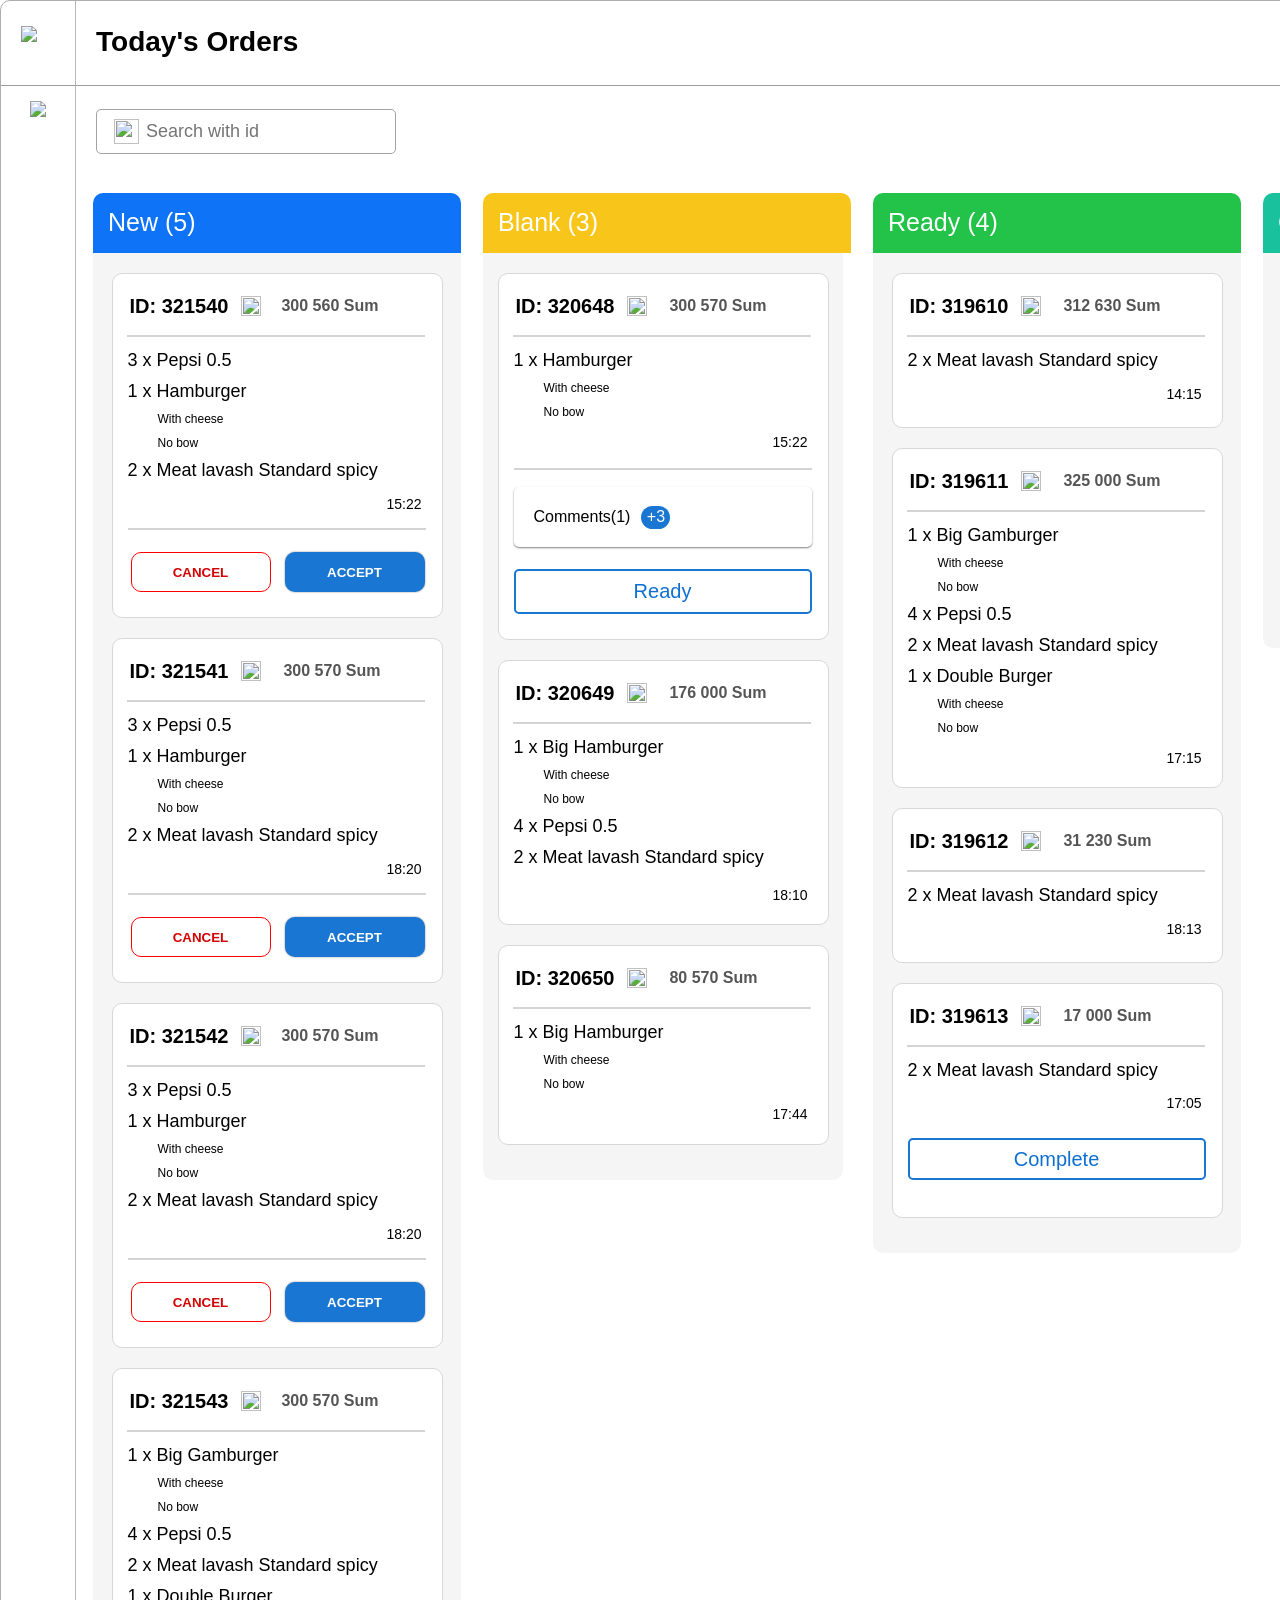
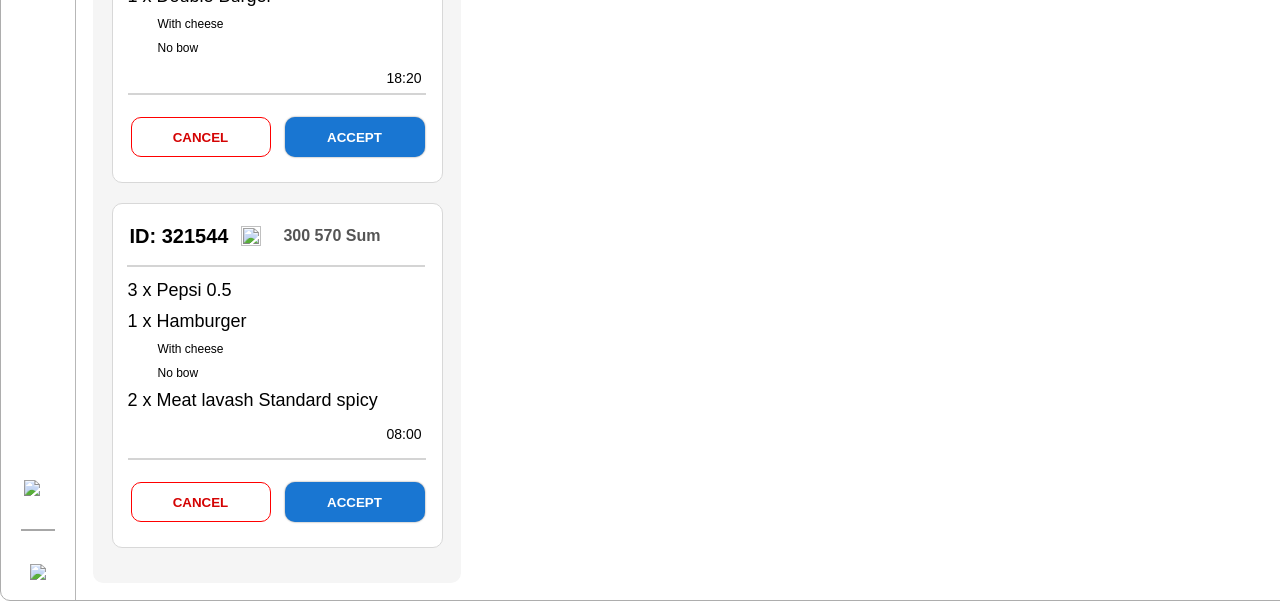
==== commit cd1ad15b: "Add meta for width" ====
--- a/index.html
+++ b/index.html
@@ -4,6 +4,7 @@
   <head>
     <title>Nefily App</title>
     <link rel="stylesheet" href="main.css">
+    <meta name="viewport" content="width=device-width, initial-scale=1">
   </head>
 
   <body>
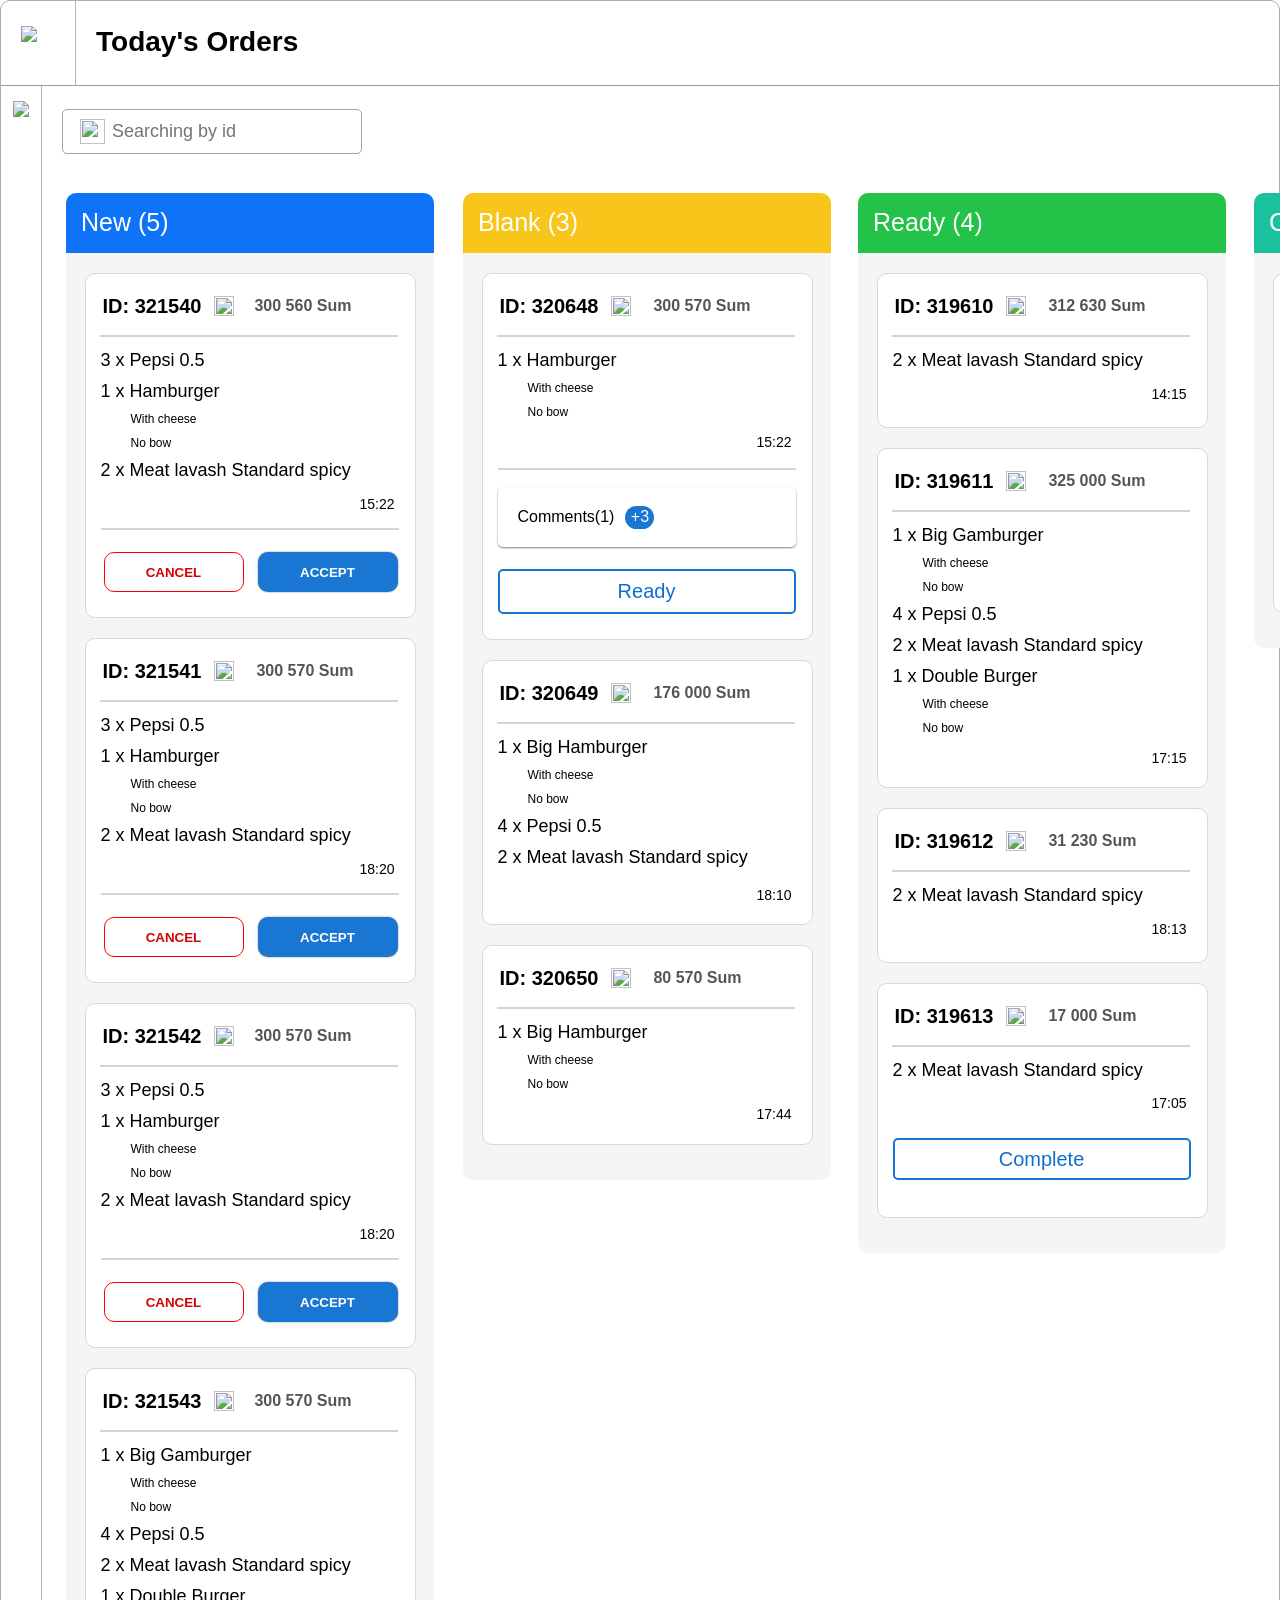
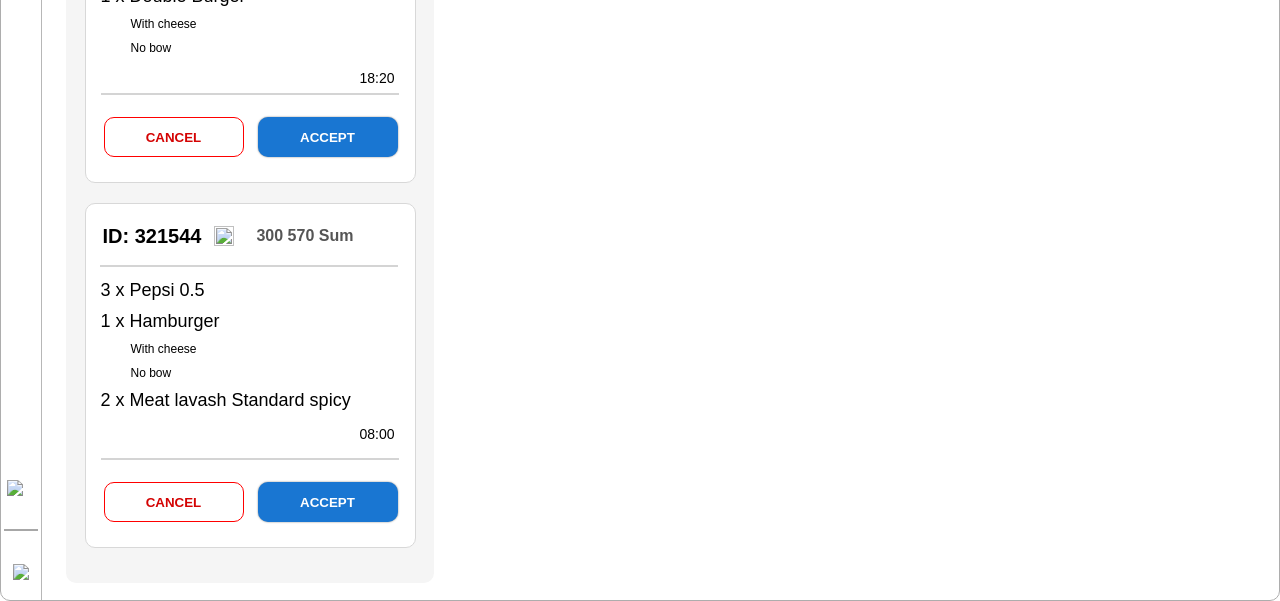
==== commit c4555f0e: "Changed Search with id to Searching by id" ====
--- a/index.html
+++ b/index.html
@@ -33,7 +33,7 @@
           <div class="bottom-right-upper-div">
             <div class="bottom-right-top-searching-div">
               <img src="/nefilyApp/images/searchingIcon.png" style="width: 25px; height: 25px; margin-left: 17px;">
-              <input placeholder="Search with id" class="input-element">
+              <input placeholder="Searching by id" class="input-element">
             </div>
 
             <div class="bottom-right-top-right-div">
--- a/main.css
+++ b/main.css
@@ -4,22 +4,25 @@
   box-sizing: border-box;
 }
 
+html, body {
+  background-attachment: scroll;
+  box-sizing: border-box;
+  width: 100%;
+}
 body {
-  background-attachment: scroll;
-  display: flex;
+  overflow-x: hidden;
 }
 
 .main-container {
   display: flex;
   flex-direction: column;
-  width: 100vw;
+  max-width: 100vw;
   width: auto;
-  height: 100vh; /*This ensures that all height is taken: no white space*/
   min-height: 780px;
-  height: auto; /*Height grows as more products are added*/
   border: 1px solid rgb(173, 173, 173);
   border-radius: 10px;
   display: flex;
+  flex-wrap: wrap;
 }
 
 .top-container {
@@ -88,7 +91,7 @@
 }
 
 .bottom-right-div {
-  flex: 1; /*This is for width. No need to give flex: 1; to height as .bottom-container is already does it*/
+  flex: 1; /*This is for width. No need to give flex: 1; to height as .bottom-container already does it*/
   flex-direction: column;
   display: flex;
 }
@@ -160,16 +163,16 @@
   flex-direction: row;
   justify-content: space-between;
   position: relative;
-  overflow: hidden; /* Ensures no content overflows */
+  /* Ensures no content overflows */
   
 }
 
 .products-container-1 {
   margin-top: 17px;
-  margin-left: 17px;
-  margin-right: 10px;
+  margin-left: 24px;
+  margin-right: 15px;
   margin-bottom: 17px;
-  width: 370px;
+  width: auto;
   height: 1990px;
   transition: 0.5s ease-in-out;
   cursor: pointer;
@@ -200,10 +203,10 @@
 
 .products-container-2 {
   margin-top: 17px;
-  margin-left: 10px;
-  margin-right: 10px;
+  margin-left: 14px;
+  margin-right: 14px;
   margin-bottom: 17px;
-  width: 370px;
+  width: auto;
   transition: 0.5s ease-in-out;
   cursor: pointer;
 }
@@ -219,7 +222,7 @@
   border-top-right-radius: 10px;
 }
 .products-container-2-body {
-  width: 360px;
+  width: 368px;
   min-height: 915px;
   height: auto;
   background-color: rgb(245, 245, 245);
@@ -233,10 +236,10 @@
 
 .products-container-3 {
   margin-top: 17px;
-  margin-left: 10px;
-  margin-right: 10px;
+  margin-left: 13px;
+  margin-right: 14px;
   margin-bottom: 17px;
-  width: 370px;
+  width: auto;
   transition: 0.5s ease-in-out;
   cursor: pointer;
 }
@@ -264,10 +267,10 @@
 
 .products-container-4 {
   margin-top: 17px;
-  margin-left: 10px;
-  margin-right: 17px;
+  margin-left: 14px;
+  margin-right: 23px;
   margin-bottom: 17px;
-  width: 370px;
+  width: auto;
   transition: 0.5s ease-in-out;
   cursor: pointer;
 }
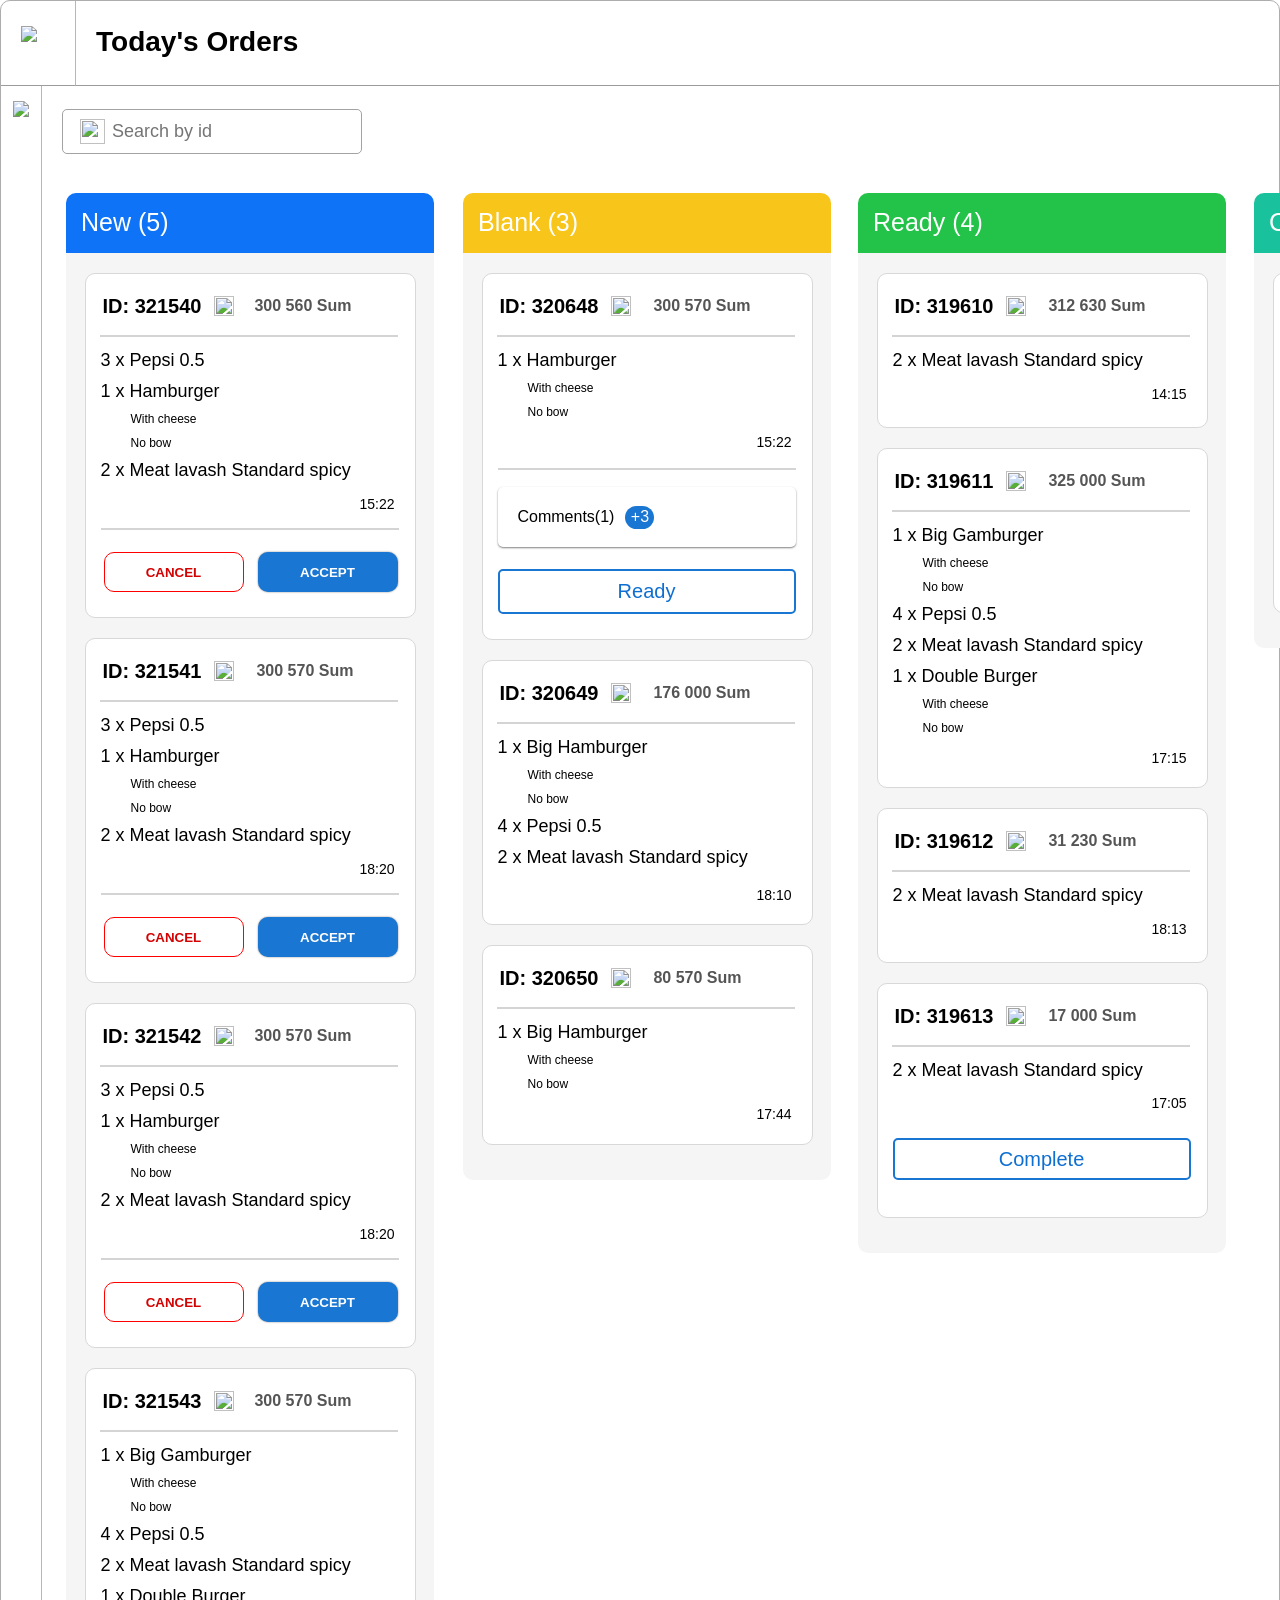
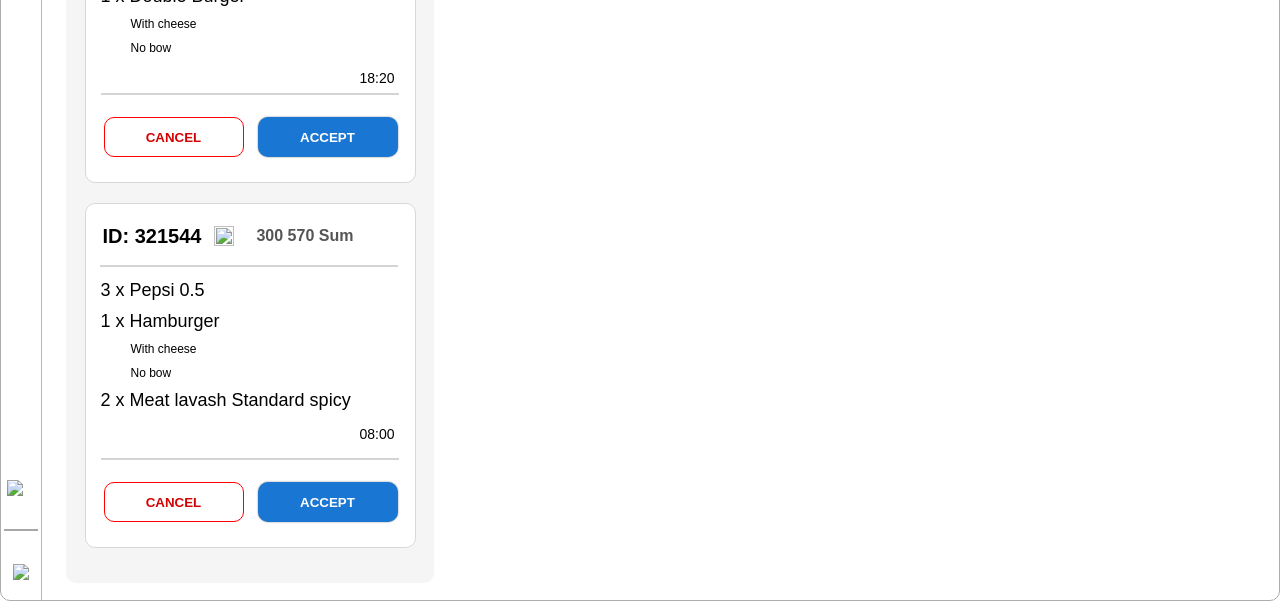
==== commit 492f005c: "Changed Search with id to Searching by id" ====
--- a/index.html
+++ b/index.html
@@ -33,7 +33,7 @@
           <div class="bottom-right-upper-div">
             <div class="bottom-right-top-searching-div">
               <img src="/nefilyApp/images/searchingIcon.png" style="width: 25px; height: 25px; margin-left: 17px;">
-              <input placeholder="Searching by id" class="input-element">
+              <input placeholder="Search by id" class="input-element">
             </div>
 
             <div class="bottom-right-top-right-div">
